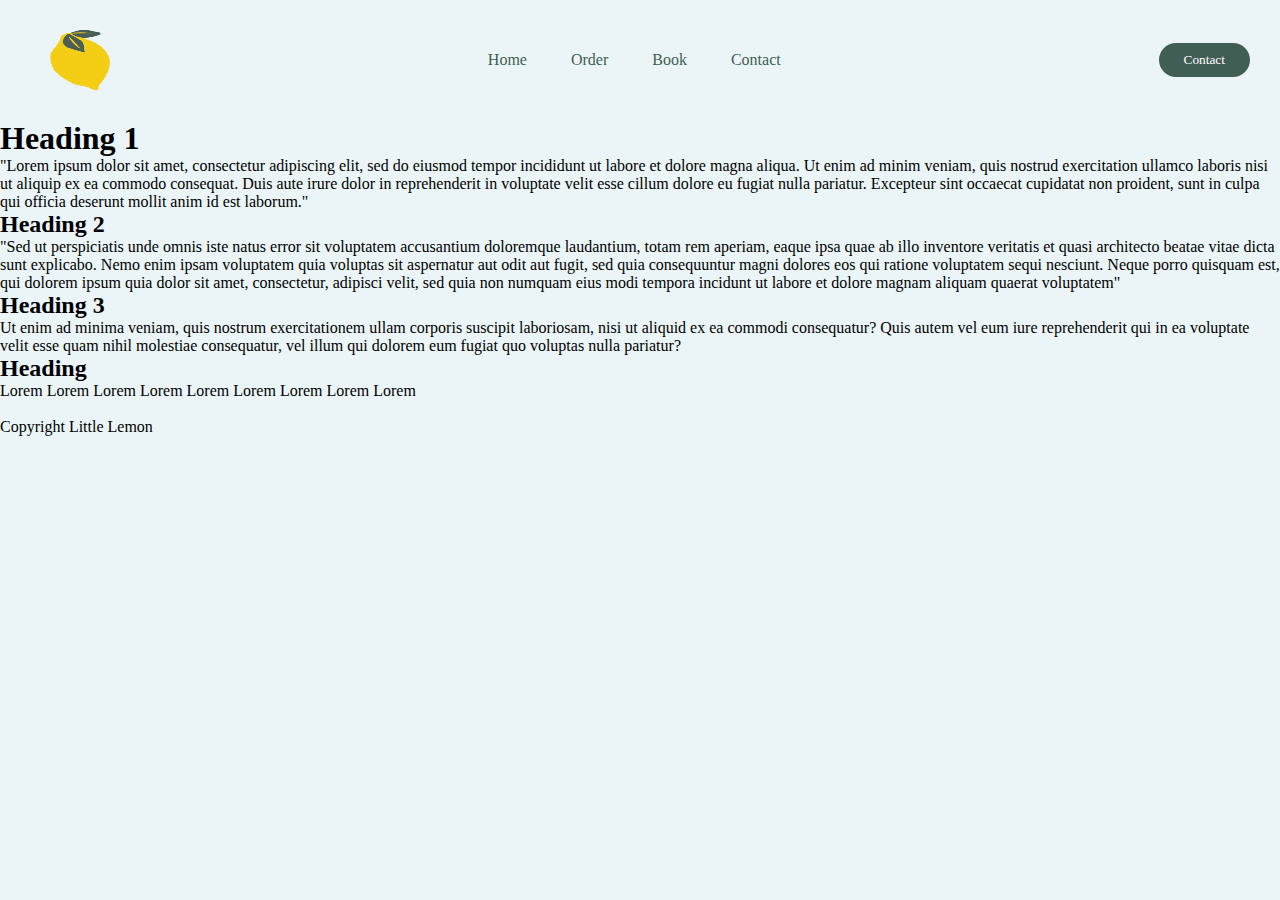
==== menu.html @ a196ea9e "added menu" ====
<!DOCTYPE html>
<html>
    <head>
        <meta charset="utf-8">
        <meta name="viewport" content="width=device-width, initial-scale=1.0">
        <title>Little Lemon</title>
        <meta name="description" content="A brief description">
        <meta name="author" content="Little Lemon Restraunt">

        <link rel="stylesheet" href="menustyles.css">
        <link rel="preconnect" href="https://fonts.googleapis.com">
    <link rel="preconnect" href="https://fonts.gstatic.com" crossorigin>
    <link href="https://fonts.googleapis.com/css2?family=Markazi+Text&display=swap" rel="stylesheet">
    </head>
    <body>
        <header>
            <img class="logo" src="logo/logoyellow.png" alt="lemon logo">
            <nav>
                <ul class="nav-links">
                    <li><a href="index.html">Home</a></li>
                    <li><a href="#">Order</a></li>
                    <li><a href="#">Book</a></li>
                     <li><a href="#">Contact</a></li>
                </ul>
            </nav>
            <a class="cta" href="#"><button>Contact</button></a>
        </header>
        <main>
            <section>
                <article>
                    <h1>Heading 1</h1>
                        <p>
                            "Lorem ipsum dolor sit amet, consectetur adipiscing elit, sed do eiusmod tempor incididunt ut labore et dolore magna aliqua. 
                            Ut enim ad minim veniam, quis nostrud exercitation ullamco laboris nisi ut aliquip ex ea commodo consequat. Duis aute irure dolor in reprehenderit in voluptate velit esse cillum dolore eu fugiat nulla pariatur. Excepteur sint occaecat cupidatat non proident, sunt in culpa qui officia deserunt mollit anim id est laborum."
                        </p>
                </article>
            </section>
            <section>
                <article>
                    <h2>Heading 2</h2>
                        <p>
                            "Sed ut perspiciatis unde omnis iste natus error sit voluptatem accusantium doloremque laudantium, totam rem aperiam, eaque ipsa quae ab illo inventore veritatis et quasi architecto beatae vitae dicta sunt explicabo. Nemo enim ipsam voluptatem quia voluptas sit aspernatur aut odit aut fugit, sed quia consequuntur magni dolores eos qui ratione voluptatem sequi nesciunt. Neque porro quisquam est, qui dolorem ipsum quia dolor sit amet, consectetur, adipisci velit, sed quia non numquam eius modi
                             tempora incidunt ut labore et dolore magnam aliquam quaerat voluptatem"
                        </p>
                </article>
                <article>
                    <h2>Heading 3</h2>
                        <p>
                            Ut enim ad minima veniam, quis nostrum exercitationem ullam corporis suscipit laboriosam, nisi ut aliquid ex ea commodi consequatur? Quis autem vel eum iure reprehenderit qui in ea voluptate velit esse quam nihil molestiae consequatur, vel illum qui dolorem eum fugiat quo voluptas nulla pariatur?
                        </p>
                </article>
                <article>
                    <h2>Heading</h2>
                        <p>
                            Lorem Lorem Lorem Lorem Lorem Lorem Lorem Lorem Lorem
                        </p>
                </article>
            </section>
        </main>
        <footer>
            <div>
                <img src="" alt="">
            </div>
            <div>
                <p>Copyright Little Lemon </p>
            </div>
        </footer>
    </body>
    </html>
---- menustyles.css ----
*{
    box-sizing: border-box;
    margin: 0;
    padding: 0;
    /* background-color:#495e57; */
    background-color: #ebf5f7;
    font-family: 'Markazi', serif;
}

li,a{
    font-weight: 500;
    font-size: 16px;
    color:rgba(65, 94, 84,1);
    text-decoration: none;

}

header{
    display: flex;
    justify-content: space-between;
    align-items: center;
    padding: 30px 10px;
}

.logo{
    height: 60px;
    width: 60px;
    cursor: pointer;
    margin-left: 40px;

}

.nav-links{
    list-style: none;

}

.nav-links li{
    display: inline-block;
    padding:10px 20px;
}

.nav-links li a{
transition: all 0.3s ease 0s;
}

.nav-links li a:hover{
    color: #0088a9;
}

button{
    padding: 9px 25px;
    background-color: rgba(65, 94, 84,1);
    border: none;
    border-radius: 50px;
    cursor: pointer;
    transition: all 0.3s ease 0s;
    margin-right: 20px;
    color:white;
}

button:hover{
    background-color: rgba(0, 78, 51, 0.3);
}
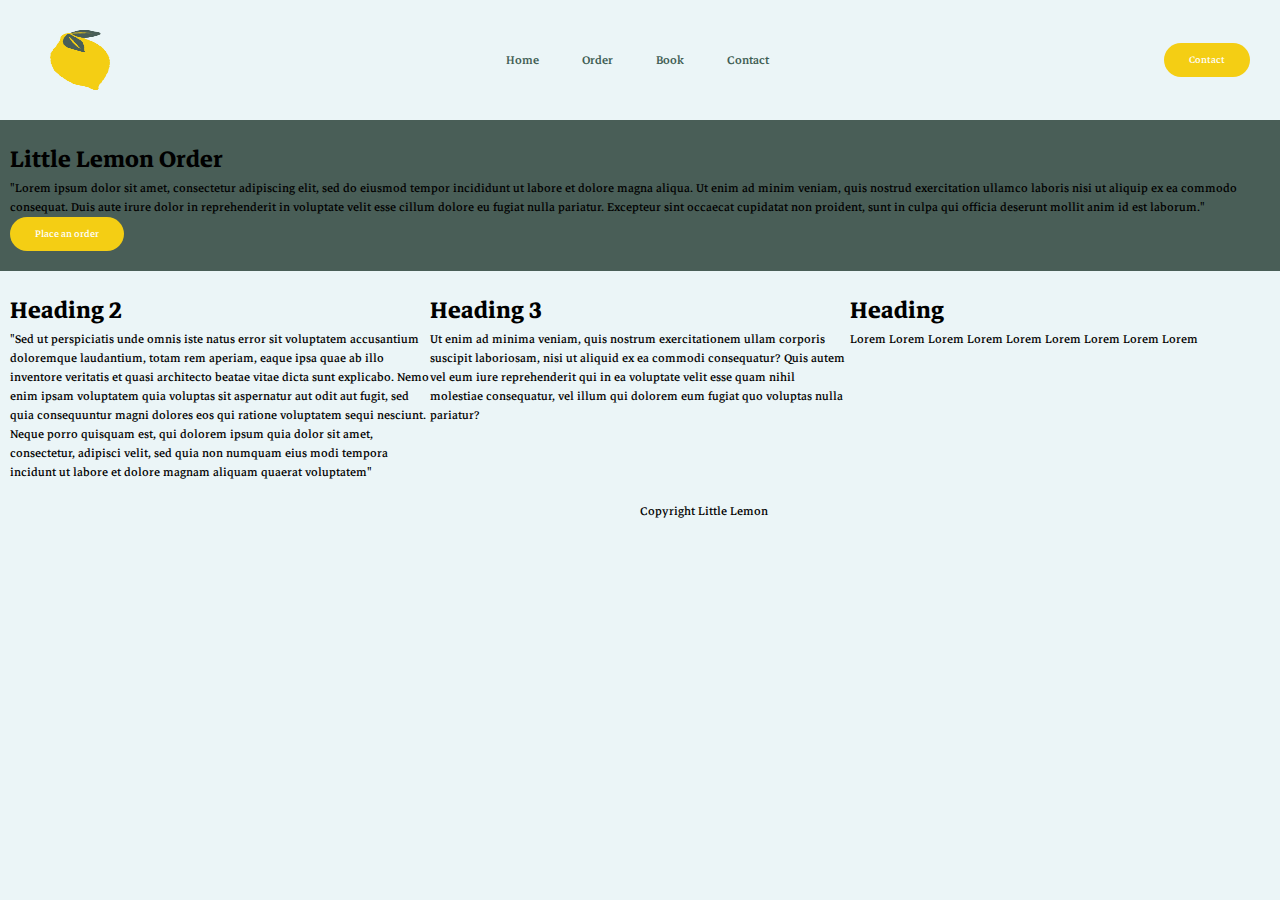
==== commit 97d0bd23: "heading section" ====
--- a/menu.html
+++ b/menu.html
@@ -1,69 +1,88 @@
 <!DOCTYPE html>
 <html>
-    <head>
-        <meta charset="utf-8">
-        <meta name="viewport" content="width=device-width, initial-scale=1.0">
-        <title>Little Lemon</title>
-        <meta name="description" content="A brief description">
-        <meta name="author" content="Little Lemon Restraunt">
 
-        <link rel="stylesheet" href="menustyles.css">
-        <link rel="preconnect" href="https://fonts.googleapis.com">
+<head>
+    <meta charset="utf-8">
+    <meta name="viewport" content="width=device-width, initial-scale=1.0">
+    <title>Little Lemon</title>
+    <meta name="description" content="A brief description">
+    <meta name="author" content="Little Lemon Restraunt">
+
+    <link rel="stylesheet" href="menustyles.css">
+    <link rel="preconnect" href="https://fonts.googleapis.com">
     <link rel="preconnect" href="https://fonts.gstatic.com" crossorigin>
     <link href="https://fonts.googleapis.com/css2?family=Markazi+Text&display=swap" rel="stylesheet">
-    </head>
-    <body>
-        <header>
-            <img class="logo" src="logo/logoyellow.png" alt="lemon logo">
-            <nav>
-                <ul class="nav-links">
-                    <li><a href="index.html">Home</a></li>
-                    <li><a href="#">Order</a></li>
-                    <li><a href="#">Book</a></li>
-                     <li><a href="#">Contact</a></li>
-                </ul>
-            </nav>
-            <a class="cta" href="#"><button>Contact</button></a>
-        </header>
-        <main>
-            <section>
-                <article>
-                    <h1>Heading 1</h1>
+</head>
+
+<body>
+    <header>
+        <img class="logo" src="logo/logoyellow.png" alt="lemon logo">
+        <nav>
+            <ul class="nav-links">
+                <li><a href="index.html">Home</a></li>
+                <li><a href="#">Order</a></li>
+                <li><a href="#">Book</a></li>
+                <li><a href="#">Contact</a></li>
+            </ul>
+        </nav>
+        <a class="cta" href="#"><button>Contact</button></a>
+    </header>
+    <main>
+        <section class="lemon-us">
+
+            <article style="background-color: #495e57;">
+                    <div>
+                        <h2>Little Lemon Order</h2>
                         <p>
-                            "Lorem ipsum dolor sit amet, consectetur adipiscing elit, sed do eiusmod tempor incididunt ut labore et dolore magna aliqua. 
-                            Ut enim ad minim veniam, quis nostrud exercitation ullamco laboris nisi ut aliquip ex ea commodo consequat. Duis aute irure dolor in reprehenderit in voluptate velit esse cillum dolore eu fugiat nulla pariatur. Excepteur sint occaecat cupidatat non proident, sunt in culpa qui officia deserunt mollit anim id est laborum."
+                            "Lorem ipsum dolor sit amet, consectetur adipiscing elit, sed do eiusmod tempor incididunt
+                            ut labore et dolore magna aliqua.
+                            Ut enim ad minim veniam, quis nostrud exercitation ullamco laboris nisi ut aliquip ex ea
+                            commodo consequat. Duis aute irure dolor in reprehenderit in voluptate velit esse cillum
+                            dolore eu fugiat nulla pariatur. Excepteur sint occaecat cupidatat non proident, sunt in
+                            culpa qui officia deserunt mollit anim id est laborum."
                         </p>
-                </article>
-            </section>
-            <section>
-                <article>
-                    <h2>Heading 2</h2>
-                        <p>
-                            "Sed ut perspiciatis unde omnis iste natus error sit voluptatem accusantium doloremque laudantium, totam rem aperiam, eaque ipsa quae ab illo inventore veritatis et quasi architecto beatae vitae dicta sunt explicabo. Nemo enim ipsam voluptatem quia voluptas sit aspernatur aut odit aut fugit, sed quia consequuntur magni dolores eos qui ratione voluptatem sequi nesciunt. Neque porro quisquam est, qui dolorem ipsum quia dolor sit amet, consectetur, adipisci velit, sed quia non numquam eius modi
-                             tempora incidunt ut labore et dolore magnam aliquam quaerat voluptatem"
-                        </p>
-                </article>
-                <article>
-                    <h2>Heading 3</h2>
-                        <p>
-                            Ut enim ad minima veniam, quis nostrum exercitationem ullam corporis suscipit laboriosam, nisi ut aliquid ex ea commodi consequatur? Quis autem vel eum iure reprehenderit qui in ea voluptate velit esse quam nihil molestiae consequatur, vel illum qui dolorem eum fugiat quo voluptas nulla pariatur?
-                        </p>
-                </article>
-                <article>
-                    <h2>Heading</h2>
-                        <p>
-                            Lorem Lorem Lorem Lorem Lorem Lorem Lorem Lorem Lorem
-                        </p>
-                </article>
-            </section>
-        </main>
-        <footer>
-            <div>
-                <img src="" alt="">
-            </div>
-            <div>
-                <p>Copyright Little Lemon </p>
-            </div>
-        </footer>
-    </body>
-    </html>+                
+                      </div>
+                      <a class="order-btn" href="#" style="background-color: #495e57;"><button> Place an order</button></a>
+            </article>
+        </section>
+        <section>
+            <article>
+                <h2>Heading 2</h2>
+                <p>
+                    "Sed ut perspiciatis unde omnis iste natus error sit voluptatem accusantium doloremque laudantium,
+                    totam rem aperiam, eaque ipsa quae ab illo inventore veritatis et quasi architecto beatae vitae
+                    dicta sunt explicabo. Nemo enim ipsam voluptatem quia voluptas sit aspernatur aut odit aut fugit,
+                    sed quia consequuntur magni dolores eos qui ratione voluptatem sequi nesciunt. Neque porro quisquam
+                    est, qui dolorem ipsum quia dolor sit amet, consectetur, adipisci velit, sed quia non numquam eius
+                    modi
+                    tempora incidunt ut labore et dolore magnam aliquam quaerat voluptatem"
+                </p>
+            </article>
+            <article>
+                <h2>Heading 3</h2>
+                <p>
+                    Ut enim ad minima veniam, quis nostrum exercitationem ullam corporis suscipit laboriosam, nisi ut
+                    aliquid ex ea commodi consequatur? Quis autem vel eum iure reprehenderit qui in ea voluptate velit
+                    esse quam nihil molestiae consequatur, vel illum qui dolorem eum fugiat quo voluptas nulla pariatur?
+                </p>
+            </article>
+            <article>
+                <h2>Heading</h2>
+                <p>
+                    Lorem Lorem Lorem Lorem Lorem Lorem Lorem Lorem Lorem
+                </p>
+            </article>
+        </section>
+    </main>
+    <footer>
+        <div>
+            <img src="" alt="">
+        </div>
+        <div>
+            <p>Copyright Little Lemon </p>
+        </div>
+    </footer>
+</body>
+
+</html>--- a/menustyles.css
+++ b/menustyles.css
@@ -2,9 +2,8 @@
     box-sizing: border-box;
     margin: 0;
     padding: 0;
-    /* background-color:#495e57; */
     background-color: #ebf5f7;
-    font-family: 'Markazi', serif;
+    font-family: 'Markazi Text', serif;
 }
 
 li,a{
@@ -50,7 +49,7 @@
 
 button{
     padding: 9px 25px;
-    background-color: rgba(65, 94, 84,1);
+    background-color: #f4ce14;
     border: none;
     border-radius: 50px;
     cursor: pointer;
@@ -61,4 +60,66 @@
 
 button:hover{
     background-color: rgba(0, 78, 51, 0.3);
+}
+
+
+h1{
+    font-size: 3rem;
+
+}
+h2{
+    font-size: 2rem;
+}
+
+
+section{
+    display: flex;
+    padding: 20px 10px;
+}
+
+article{
+    flex:1;
+}
+
+footer{
+    display: flex;
+}
+
+footer div{
+    flex: 1;
+}
+
+.splitart{
+    display:flex ;
+    background-color: #495e57;
+
+}
+
+.splitart div{
+    flex: 100%;
+}
+
+.lemon-us{
+    background-color: #495e57;
+}
+ 
+.lemon-us  p{
+    background-color: #495e57;
+}
+
+.lemon-us  h2{
+    background-color: #495e57;
+}
+
+article button{
+    
+        padding: 9px 25px;
+        background-color:#f4ce14;
+        border: none;
+        border-radius: 50px;
+        cursor: pointer;
+        transition: all 0.3s ease 0s;
+        margin-right: 20px;
+        color:white;
+    
 }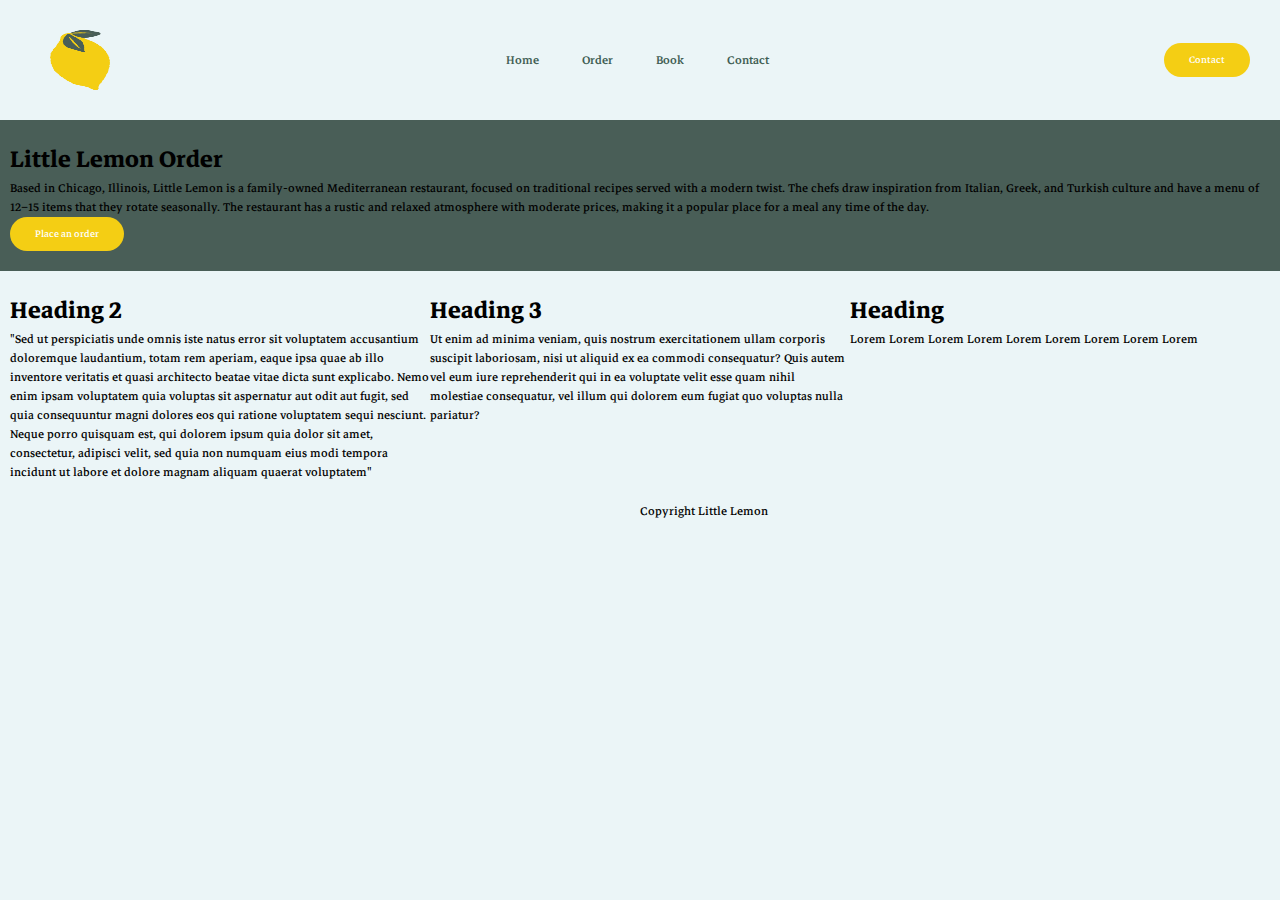
==== commit d9510315: "heading section done" ====
--- a/menu.html
+++ b/menu.html
@@ -34,12 +34,7 @@
                     <div>
                         <h2>Little Lemon Order</h2>
                         <p>
-                            "Lorem ipsum dolor sit amet, consectetur adipiscing elit, sed do eiusmod tempor incididunt
-                            ut labore et dolore magna aliqua.
-                            Ut enim ad minim veniam, quis nostrud exercitation ullamco laboris nisi ut aliquip ex ea
-                            commodo consequat. Duis aute irure dolor in reprehenderit in voluptate velit esse cillum
-                            dolore eu fugiat nulla pariatur. Excepteur sint occaecat cupidatat non proident, sunt in
-                            culpa qui officia deserunt mollit anim id est laborum."
+                            Based in Chicago, Illinois, Little Lemon is a family-owned Mediterranean restaurant, focused on traditional recipes served with a modern twist. The chefs draw inspiration from Italian, Greek, and Turkish culture and have a menu of 12–15 items that they rotate seasonally. The restaurant has a rustic and relaxed atmosphere with moderate prices, making it a popular place for a meal any time of the day.
                         </p>
                 
                       </div>
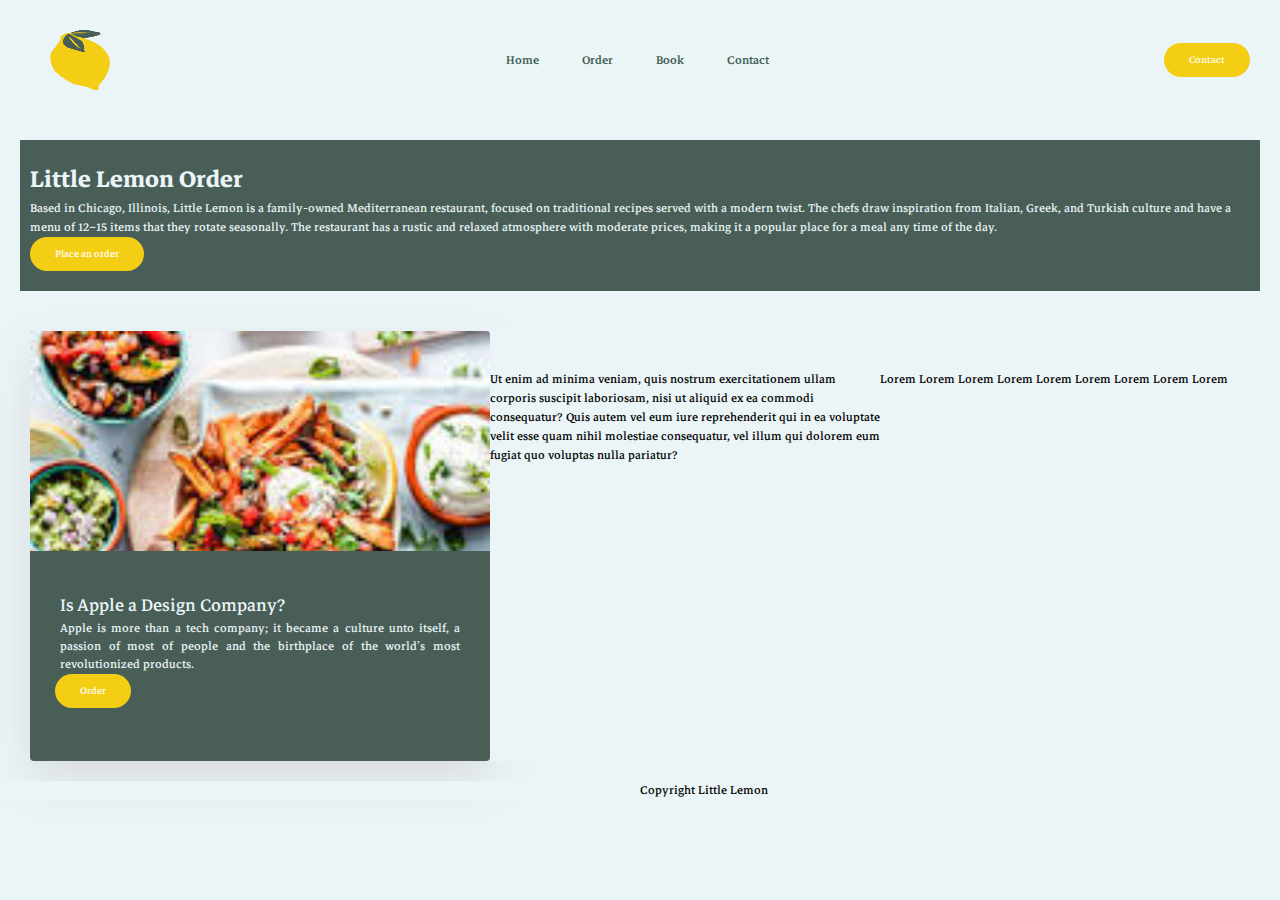
==== commit 257d9468: "card" ====
--- a/menu.html
+++ b/menu.html
@@ -30,7 +30,7 @@
     <main>
         <section class="lemon-us">
 
-            <article style="background-color: #495e57;">
+            <article class="article-back">
                     <div>
                         <h2>Little Lemon Order</h2>
                         <p>
@@ -38,21 +38,24 @@
                         </p>
                 
                       </div>
-                      <a class="order-btn" href="#" style="background-color: #495e57;"><button> Place an order</button></a>
+                      <a  href="#"  class="el-button"style="background-color: #495e57;"><button> Place an order</button></a>
             </article>
         </section>
-        <section>
+        <section >
             <article>
-                <h2>Heading 2</h2>
-                <p>
-                    "Sed ut perspiciatis unde omnis iste natus error sit voluptatem accusantium doloremque laudantium,
-                    totam rem aperiam, eaque ipsa quae ab illo inventore veritatis et quasi architecto beatae vitae
-                    dicta sunt explicabo. Nemo enim ipsam voluptatem quia voluptas sit aspernatur aut odit aut fugit,
-                    sed quia consequuntur magni dolores eos qui ratione voluptatem sequi nesciunt. Neque porro quisquam
-                    est, qui dolorem ipsum quia dolor sit amet, consectetur, adipisci velit, sed quia non numquam eius
-                    modi
-                    tempora incidunt ut labore et dolore magnam aliquam quaerat voluptatem"
-                </p>
+               <div class="card-container">
+                <div class="square">
+                    <img src="food.jpg" class="mask">
+                    <div class="h1-card">Is Apple a Design Company?</div>
+                    <p>Apple is more than a tech company; it became a culture unto itself, 
+                        a passion of most of people and the birthplace of the world’s most
+                        revolutionized products.
+                    </p>
+                    <div  class="el-button" style="padding-left: 25px; background-color:#495e57;" >
+                        <a href="#" target="#" class="el-button" style="background-color:#495e57;"><button>Order</button> </a></div>
+                </div>
+                </div>
+               </div>
             </article>
             <article>
                 <h2>Heading 3</h2>
--- a/menustyles.css
+++ b/menustyles.css
@@ -69,9 +69,12 @@
 }
 h2{
     font-size: 2rem;
-}
-
-
+    color:  #ebf5f7;
+}
+
+.article-back{
+    background-color: #495e57;
+}
 section{
     display: flex;
     padding: 20px 10px;
@@ -100,11 +103,13 @@
 }
 
 .lemon-us{
+    margin: 20px;
     background-color: #495e57;
 }
  
 .lemon-us  p{
     background-color: #495e57;
+    color:  #ebf5f7;
 }
 
 .lemon-us  h2{
@@ -122,4 +127,79 @@
         margin-right: 20px;
         color:white;
     
-}+}
+
+.card-container{
+  display: flex;
+  justify-content: center;
+  margin-left:20px;
+}
+.square:hover {
+    -webkit-transform: translate(20px, -10px);
+    -ms-transform: translate(10px, -10px);
+    transform: translate(10px, -10px);
+    -webkit-box-shadow: 0 20px 40px rgba(0, 0, 0, 0.08);
+    box-shadow: 0 20px 40px rgba(0, 0, 0, 0.08);
+}
+
+.square{
+    width: 460px;
+    height: 430px;
+    background: #495e57;
+    border-radius: 4px;
+    box-shadow: 0px 20px 50px #D9DBDF;
+    -webkit-transition: all 0.3s ease;
+    -o-transition: all 0.3s ease;
+    transition: all 0.3s ease; 
+  }
+  
+  .mask{
+    clip: rect(0px, 460px, 220px, 0px);
+    border-radius: 4px;
+    position: absolute;
+  }
+  
+  img{
+    width: 460px;
+    }
+  
+  .h1-card{
+    margin: auto;
+    text-align: left;
+    margin-top: 260px;
+    padding-left: 30px;
+    font-size: 24px;
+    background-color:#495e57;
+    color:  #ebf5f7;
+  }
+  .card-container p{
+   text-align: justify; 
+   padding-left: 30px;
+   padding-right: 30px;
+   font-size: 16px;
+   color:  #ebf5f7;
+   line-height: 18px;
+   background-color:#495e57;
+  }
+  
+  .card-button {
+      background-color: #3EDD84;
+      color: white;
+      width: 90px;
+      padding: 10px 18px;
+      border-radius: 3px;
+      text-align: center;
+      text-decoration: none;
+      display: block;
+      margin-top: 20px;
+      margin-left: 30px;
+      margin-right: 70px;
+      font-size: 12px;
+      cursor: pointer;
+      font-family: 'merriweather';
+
+  }
+
+  .el-button{
+    background-color:#495e57;
+  }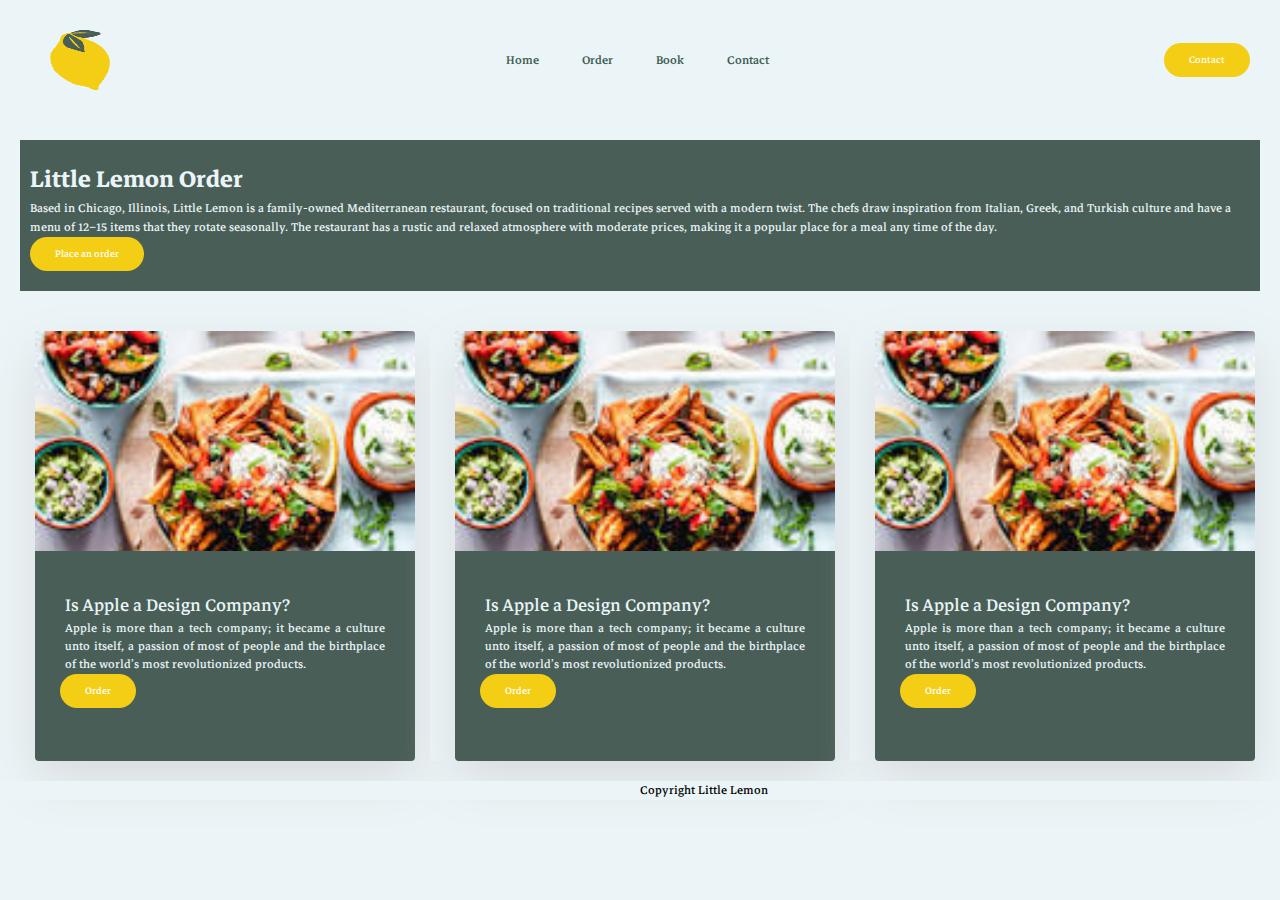
==== commit ba766115: "card-balance" ====
--- a/menu.html
+++ b/menu.html
@@ -38,7 +38,7 @@
                         </p>
                 
                       </div>
-                      <a  href="#"  class="el-button"style="background-color: #495e57;"><button> Place an order</button></a>
+                      <a  href="#"  class="el-button"><button> Place an order</button></a>
             </article>
         </section>
         <section >
@@ -51,26 +51,42 @@
                         a passion of most of people and the birthplace of the world’s most
                         revolutionized products.
                     </p>
-                    <div  class="el-button" style="padding-left: 25px; background-color:#495e57;" >
-                        <a href="#" target="#" class="el-button" style="background-color:#495e57;"><button>Order</button> </a></div>
+                    <div  class="el-button" >
+                        <a href="#" target="#" class="el-button pad-25" ><button>Order</button> </a></div>
                 </div>
                 </div>
                </div>
             </article>
             <article>
-                <h2>Heading 3</h2>
-                <p>
-                    Ut enim ad minima veniam, quis nostrum exercitationem ullam corporis suscipit laboriosam, nisi ut
-                    aliquid ex ea commodi consequatur? Quis autem vel eum iure reprehenderit qui in ea voluptate velit
-                    esse quam nihil molestiae consequatur, vel illum qui dolorem eum fugiat quo voluptas nulla pariatur?
-                </p>
-            </article>
-            <article>
-                <h2>Heading</h2>
-                <p>
-                    Lorem Lorem Lorem Lorem Lorem Lorem Lorem Lorem Lorem
-                </p>
-            </article>
+                <div class="card-container">
+                 <div class="square">
+                     <img src="food.jpg" class="mask">
+                     <div class="h1-card">Is Apple a Design Company?</div>
+                     <p>Apple is more than a tech company; it became a culture unto itself, 
+                         a passion of most of people and the birthplace of the world’s most
+                         revolutionized products.
+                     </p>
+                     <div  class="el-button" >
+                         <a href="#" target="#" class="el-button pad-25" ><button>Order</button> </a></div>
+                 </div>
+                 </div>
+                </div>
+             </article>
+             <article>
+                <div class="card-container">
+                 <div class="square">
+                     <img src="food.jpg" class="mask">
+                     <div class="h1-card">Is Apple a Design Company?</div>
+                     <p>Apple is more than a tech company; it became a culture unto itself, 
+                         a passion of most of people and the birthplace of the world’s most
+                         revolutionized products.
+                     </p>
+                     <div  class="el-button" >
+                         <a href="#" target="#" class="el-button pad-25" ><button>Order</button> </a></div>
+                 </div>
+                 </div>
+                </div>
+             </article>
         </section>
     </main>
     <footer>
--- a/menustyles.css
+++ b/menustyles.css
@@ -132,7 +132,7 @@
 .card-container{
   display: flex;
   justify-content: center;
-  margin-left:20px;
+  margin-left:10px;
 }
 .square:hover {
     -webkit-transform: translate(20px, -10px);
@@ -143,7 +143,7 @@
 }
 
 .square{
-    width: 460px;
+    width: 380px;
     height: 430px;
     background: #495e57;
     border-radius: 4px;
@@ -154,13 +154,13 @@
   }
   
   .mask{
-    clip: rect(0px, 460px, 220px, 0px);
+    clip: rect(0px, 380px, 220px, 0px);
     border-radius: 4px;
     position: absolute;
   }
   
   img{
-    width: 460px;
+    width: 380px;
     }
   
   .h1-card{
@@ -202,4 +202,7 @@
 
   .el-button{
     background-color:#495e57;
+  }
+  .pad-25{
+    padding-left: 25px;
   }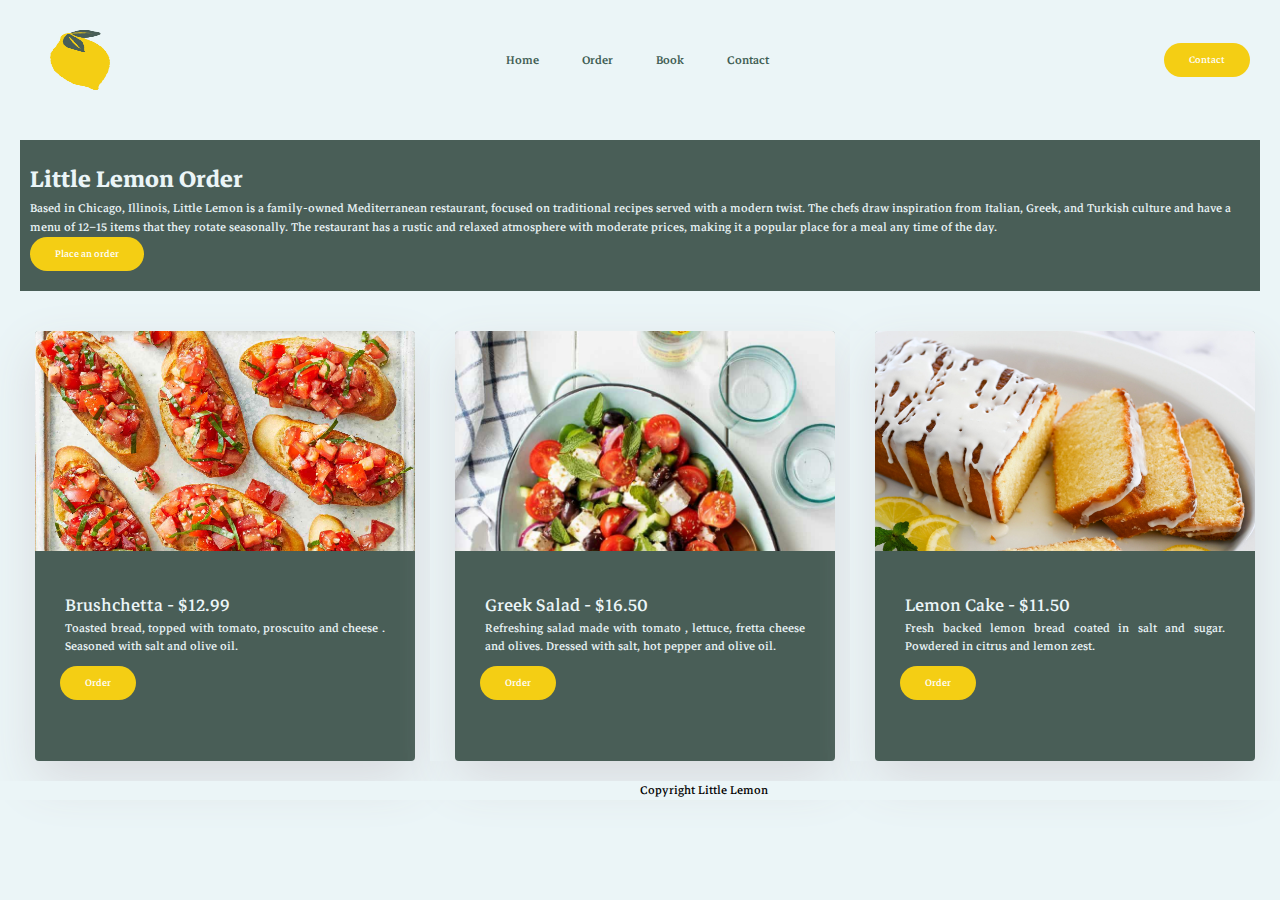
==== commit 3c502670: "card done" ====
--- a/menu.html
+++ b/menu.html
@@ -45,11 +45,9 @@
             <article>
                <div class="card-container">
                 <div class="square">
-                    <img src="food.jpg" class="mask">
-                    <div class="h1-card">Is Apple a Design Company?</div>
-                    <p>Apple is more than a tech company; it became a culture unto itself, 
-                        a passion of most of people and the birthplace of the world’s most
-                        revolutionized products.
+                    <img src="brushchetta.png" class="mask">
+                    <div class="h1-card">Brushchetta - $12.99</div>
+                    <p>Toasted bread, topped with tomato, proscuito and cheese . Seasoned with salt and olive oil.
                     </p>
                     <div  class="el-button" >
                         <a href="#" target="#" class="el-button pad-25" ><button>Order</button> </a></div>
@@ -60,11 +58,10 @@
             <article>
                 <div class="card-container">
                  <div class="square">
-                     <img src="food.jpg" class="mask">
-                     <div class="h1-card">Is Apple a Design Company?</div>
-                     <p>Apple is more than a tech company; it became a culture unto itself, 
-                         a passion of most of people and the birthplace of the world’s most
-                         revolutionized products.
+                     <img src="greek-salad.jpg" class="mask">
+                     <div class="h1-card">Greek Salad - $16.50</div>
+                    
+                     <p>Refreshing salad made with tomato , lettuce, fretta cheese and olives. Dressed with salt, hot pepper and olive oil. 
                      </p>
                      <div  class="el-button" >
                          <a href="#" target="#" class="el-button pad-25" ><button>Order</button> </a></div>
@@ -75,11 +72,9 @@
              <article>
                 <div class="card-container">
                  <div class="square">
-                     <img src="food.jpg" class="mask">
-                     <div class="h1-card">Is Apple a Design Company?</div>
-                     <p>Apple is more than a tech company; it became a culture unto itself, 
-                         a passion of most of people and the birthplace of the world’s most
-                         revolutionized products.
+                     <img src="lemon-cake.png" class="mask">
+                     <div class="h1-card">Lemon Cake - $11.50</div>
+                     <p>Fresh backed lemon bread coated in salt and sugar. Powdered in citrus and lemon zest. 
                      </p>
                      <div  class="el-button" >
                          <a href="#" target="#" class="el-button pad-25" ><button>Order</button> </a></div>
--- a/menustyles.css
+++ b/menustyles.css
@@ -202,6 +202,7 @@
 
   .el-button{
     background-color:#495e57;
+    margin-top: 10px;
   }
   .pad-25{
     padding-left: 25px;
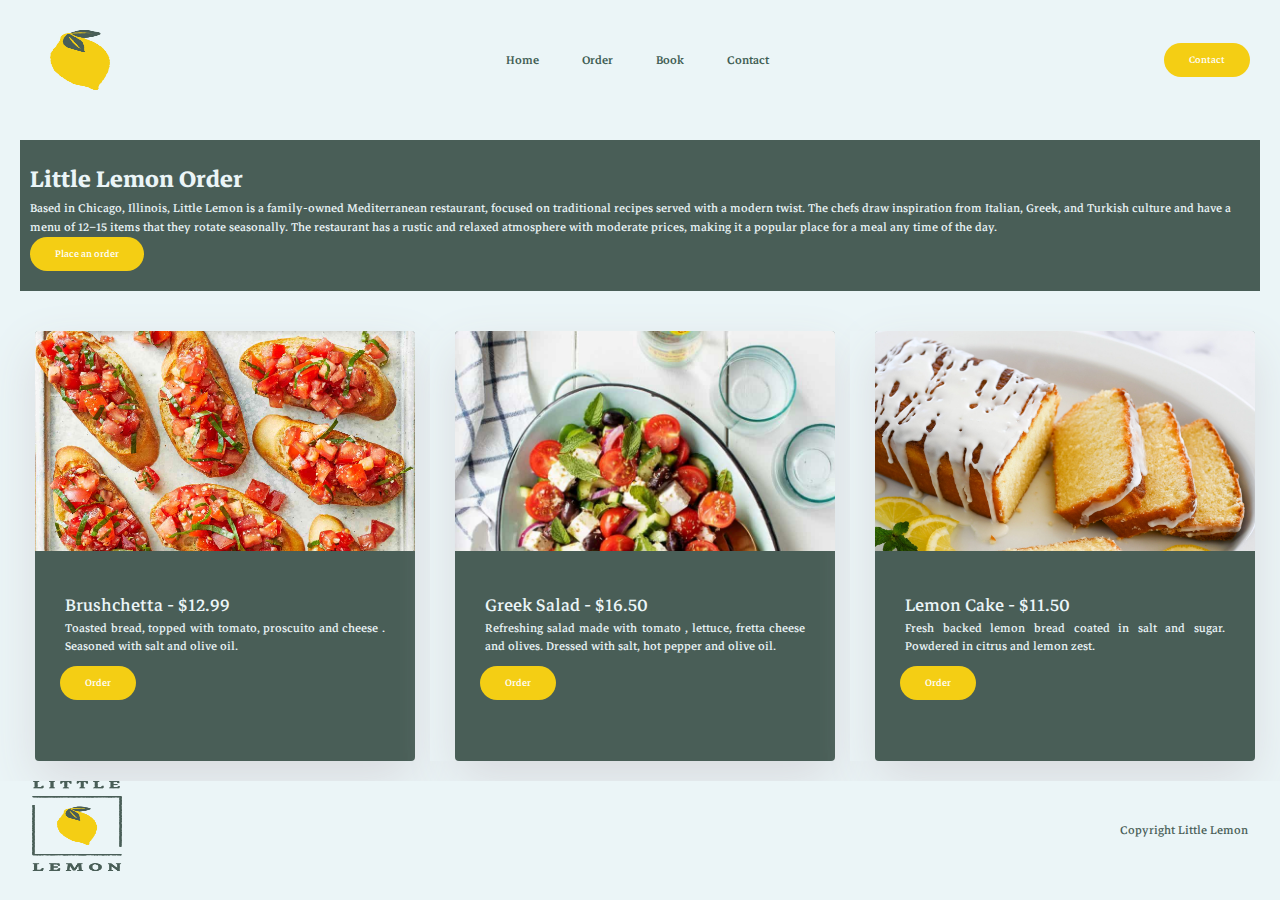
==== commit a3f0c787: "footer done" ====
--- a/menu.html
+++ b/menu.html
@@ -31,67 +31,75 @@
         <section class="lemon-us">
 
             <article class="article-back">
-                    <div>
-                        <h2>Little Lemon Order</h2>
-                        <p>
-                            Based in Chicago, Illinois, Little Lemon is a family-owned Mediterranean restaurant, focused on traditional recipes served with a modern twist. The chefs draw inspiration from Italian, Greek, and Turkish culture and have a menu of 12–15 items that they rotate seasonally. The restaurant has a rustic and relaxed atmosphere with moderate prices, making it a popular place for a meal any time of the day.
-                        </p>
-                
-                      </div>
-                      <a  href="#"  class="el-button"><button> Place an order</button></a>
+                <div>
+                    <h2>Little Lemon Order</h2>
+                    <p>
+                        Based in Chicago, Illinois, Little Lemon is a family-owned Mediterranean restaurant, focused on
+                        traditional recipes served with a modern twist. The chefs draw inspiration from Italian, Greek,
+                        and Turkish culture and have a menu of 12–15 items that they rotate seasonally. The restaurant
+                        has a rustic and relaxed atmosphere with moderate prices, making it a popular place for a meal
+                        any time of the day.
+                    </p>
+
+                </div>
+                <a href="#" class="el-button"><button> Place an order</button></a>
             </article>
         </section>
-        <section >
+        <section>
             <article>
-               <div class="card-container">
-                <div class="square">
-                    <img src="brushchetta.png" class="mask">
-                    <div class="h1-card">Brushchetta - $12.99</div>
-                    <p>Toasted bread, topped with tomato, proscuito and cheese . Seasoned with salt and olive oil.
-                    </p>
-                    <div  class="el-button" >
-                        <a href="#" target="#" class="el-button pad-25" ><button>Order</button> </a></div>
+                <div class="card-container">
+                    <div class="square">
+                        <img src="brushchetta.png" class="mask">
+                        <div class="h1-card">Brushchetta - $12.99</div>
+                        <p>Toasted bread, topped with tomato, proscuito and cheese . Seasoned with salt and olive oil.
+                        </p>
+                        <div class="el-button">
+                            <a href="#" target="#" class="el-button pad-25"><button>Order</button> </a>
+                        </div>
+                    </div>
                 </div>
                 </div>
-               </div>
             </article>
             <article>
                 <div class="card-container">
-                 <div class="square">
-                     <img src="greek-salad.jpg" class="mask">
-                     <div class="h1-card">Greek Salad - $16.50</div>
-                    
-                     <p>Refreshing salad made with tomato , lettuce, fretta cheese and olives. Dressed with salt, hot pepper and olive oil. 
-                     </p>
-                     <div  class="el-button" >
-                         <a href="#" target="#" class="el-button pad-25" ><button>Order</button> </a></div>
-                 </div>
-                 </div>
+                    <div class="square">
+                        <img src="greek-salad.jpg" class="mask">
+                        <div class="h1-card">Greek Salad - $16.50</div>
+
+                        <p>Refreshing salad made with tomato , lettuce, fretta cheese and olives. Dressed with salt, hot
+                            pepper and olive oil.
+                        </p>
+                        <div class="el-button">
+                            <a href="#" target="#" class="el-button pad-25"><button>Order</button> </a>
+                        </div>
+                    </div>
                 </div>
-             </article>
-             <article>
+                </div>
+            </article>
+            <article>
                 <div class="card-container">
-                 <div class="square">
-                     <img src="lemon-cake.png" class="mask">
-                     <div class="h1-card">Lemon Cake - $11.50</div>
-                     <p>Fresh backed lemon bread coated in salt and sugar. Powdered in citrus and lemon zest. 
-                     </p>
-                     <div  class="el-button" >
-                         <a href="#" target="#" class="el-button pad-25" ><button>Order</button> </a></div>
-                 </div>
-                 </div>
+                    <div class="square">
+                        <img src="lemon-cake.png" class="mask">
+                        <div class="h1-card">Lemon Cake - $11.50</div>
+                        <p>Fresh backed lemon bread coated in salt and sugar. Powdered in citrus and lemon zest.
+                        </p>
+                        <div class="el-button">
+                            <a href="#" target="#" class="el-button pad-25"><button>Order</button> </a>
+                        </div>
+                    </div>
                 </div>
-             </article>
+                </div>
+            </article>
         </section>
     </main>
     <footer>
         <div>
-            <img src="" alt="">
+            <img src="logo/boxyellow.png" alt="Little Lemon Footer" class="footer-img">
         </div>
         <div>
-            <p>Copyright Little Lemon </p>
+            <p class="footer-note">Copyright Little Lemon </p>
         </div>
-    </footer>
+    </footer>    
 </body>
 
 </html>--- a/menustyles.css
+++ b/menustyles.css
@@ -196,7 +196,6 @@
       margin-right: 70px;
       font-size: 12px;
       cursor: pointer;
-      font-family: 'merriweather';
 
   }
 
@@ -206,4 +205,19 @@
   }
   .pad-25{
     padding-left: 25px;
+  }
+
+  .footer-img{
+    width: 90px;
+    height: 90px;
+    margin-left: 32px;
+    cursor: pointer;
+  }
+
+  .footer-note{
+    text-align: end;
+    margin-right: 32px;
+    margin-top: 40px;
+    color:#495e57;
+
   }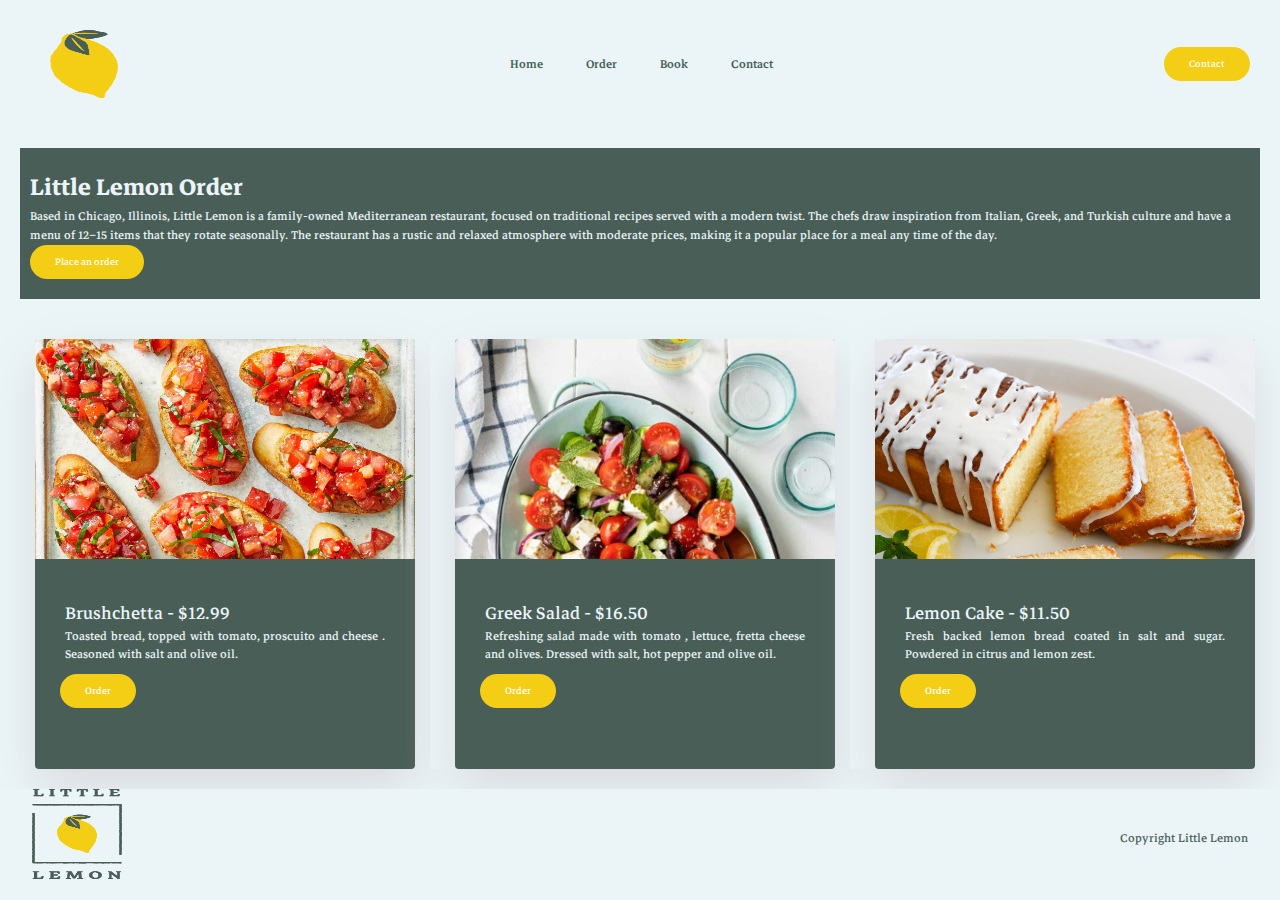
==== commit 57600ef2: "added meta tag" ====
--- a/menu.html
+++ b/menu.html
@@ -4,10 +4,11 @@
 <head>
     <meta charset="utf-8">
     <meta name="viewport" content="width=device-width, initial-scale=1.0">
+    <meta property="og:title" content="Little Lemon" />
+    <meta property="og:url" content="https://www.littlelemon.com" />
+    <meta property="og:image" content="" />
     <title>Little Lemon</title>
-    <meta name="description" content="A brief description">
-    <meta name="author" content="Little Lemon Restraunt">
-
+   
     <link rel="stylesheet" href="menustyles.css">
     <link rel="preconnect" href="https://fonts.googleapis.com">
     <link rel="preconnect" href="https://fonts.gstatic.com" crossorigin>
--- a/menustyles.css
+++ b/menustyles.css
@@ -22,11 +22,14 @@
 }
 
 .logo{
-    height: 60px;
-    width: 60px;
+    height: 68px;
+    width: 68px;
     cursor: pointer;
     margin-left: 40px;
-
+}
+
+.logo:hover{
+    transform: scale(1.2);
 }
 
 .nav-links{
@@ -214,6 +217,9 @@
     cursor: pointer;
   }
 
+  .footer-img:hover{
+    transform: scale(1.2);
+  }
   .footer-note{
     text-align: end;
     margin-right: 32px;
